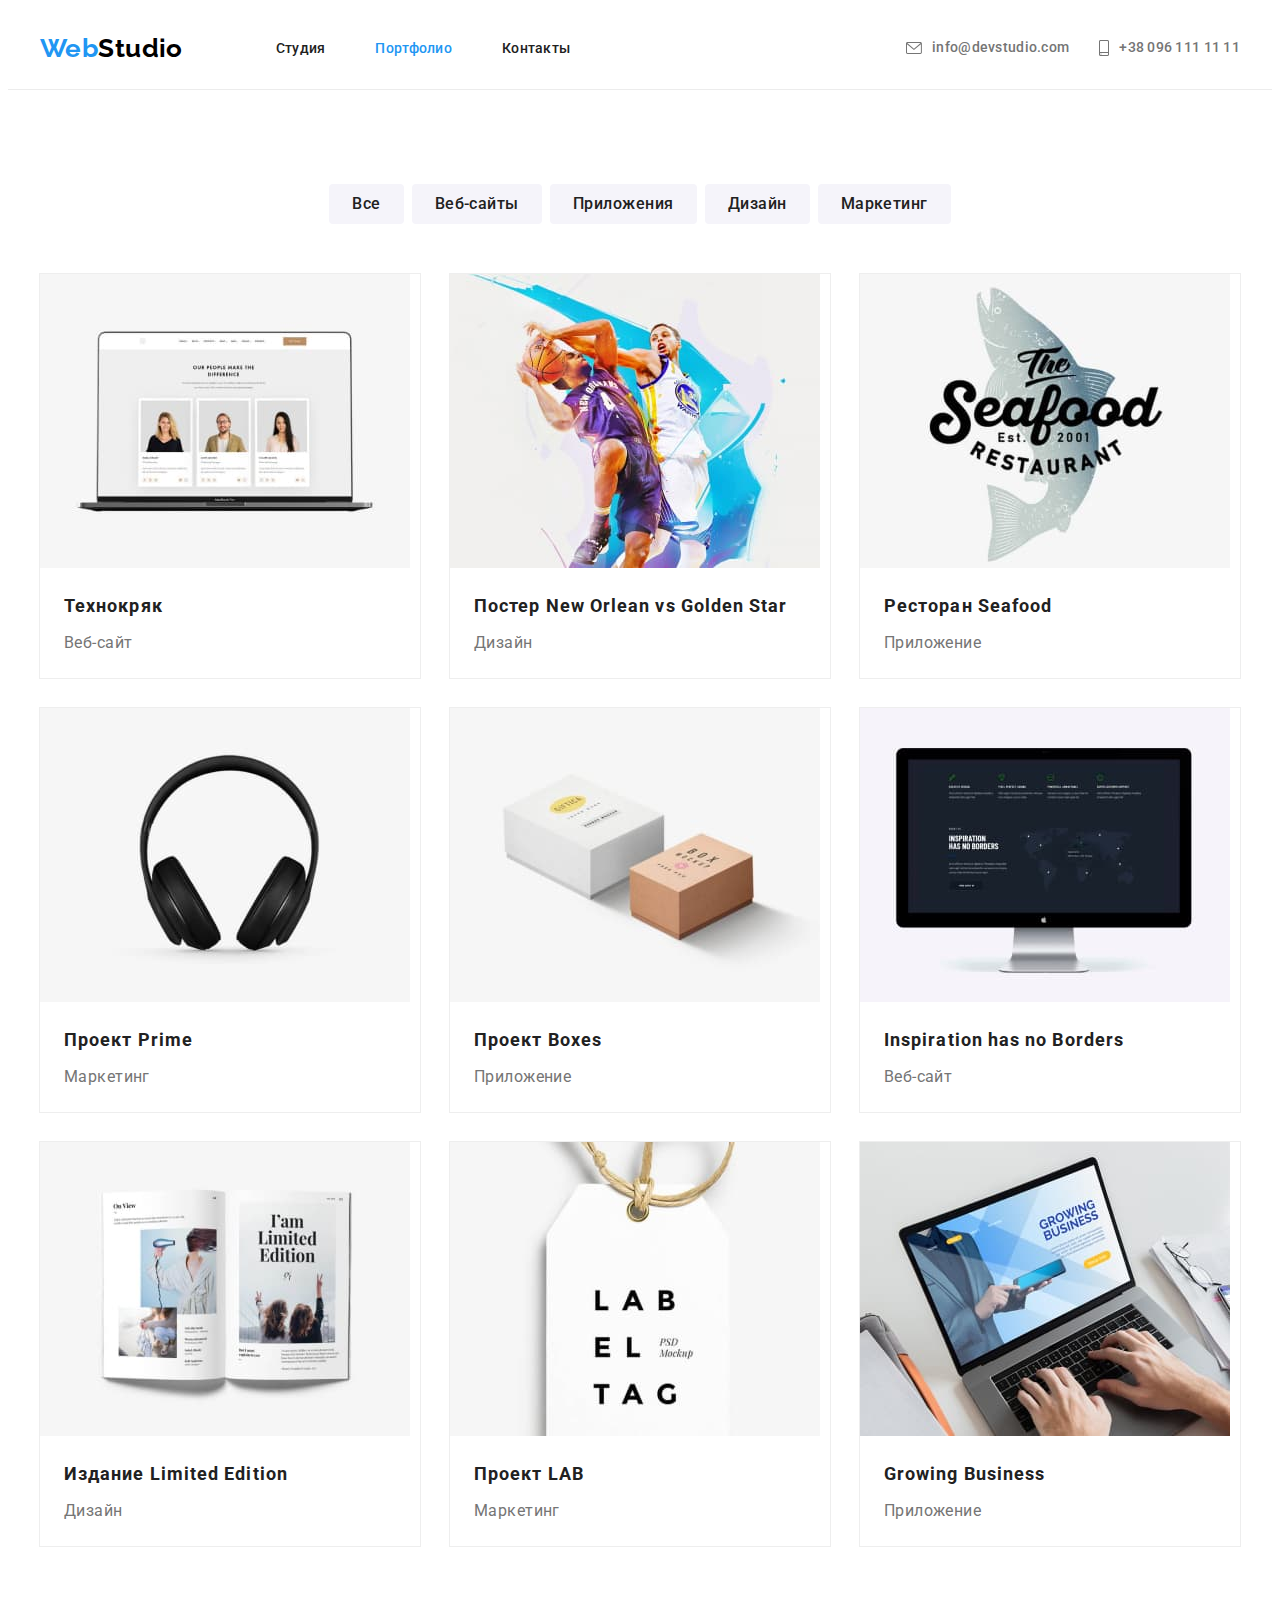
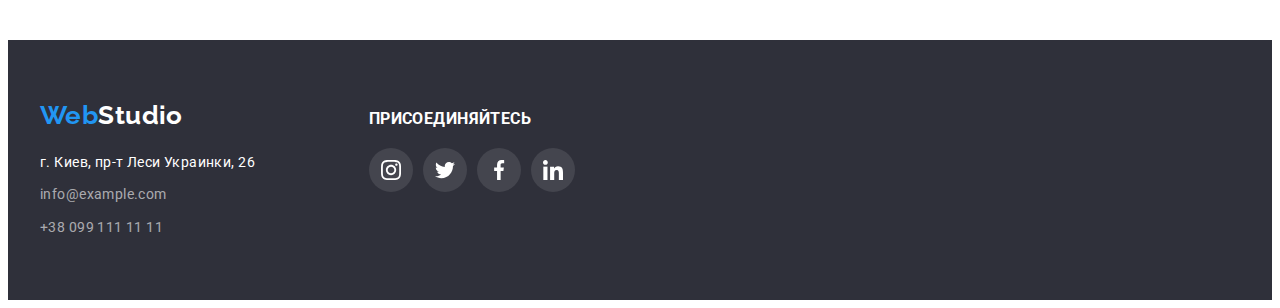
==== portfolio.html @ 689b2487 "Иконки и фон" ====
<!DOCTYPE html>
<html lang="ru">

<head>
    <meta charset="UTF-8">
    <meta http-equiv="X-UA-Compatible" content="IE=edge">
    <meta name="viewport" content="width=device-width, initial-scale=1.0">
    <title>Портфолио</title>
    <link rel="preconnect" href="https://fonts.gstatic.com">
    <link
        href="https://fonts.googleapis.com/css2?family=Raleway:wght@700&family=Roboto:wght@400;500;700;900&display=swap"
        rel="stylesheet">
    <link rel="stylesheet" href="https://cdnjs.cloudflare.com/ajax/libs/modern-normalize/1.1.0/modern-normalize.min.css"
        integrity="sha512-wpPYUAdjBVSE4KJnH1VR1HeZfpl1ub8YT/NKx4PuQ5NmX2tKuGu6U/JRp5y+Y8XG2tV+wKQpNHVUX03MfMFn9Q=="
        crossorigin="anonymous" referrerpolicy="no-referrer" />
    <link rel="stylesheet" href="./css/styles.css">
</head>

<body>
    <!-- Шапка -->
    <header class="header">
        <div class="container header-container">
            <nav class="navigation">
                <a href="./" lang="en" class="logo link"><span class="logo-part">Web</span>Studio</a>
                <ul class="site-nav list">
                    <li class="site-nav-list">
                        <a href="./index.html" class="site-nav-link link">Студия</a>
                    </li>
                    <li class="site-nav-list">
                        <a href="" class="site-nav-link link current">Портфолио</a>
                    </li>
                    <li class="site-nav-list">
                        <a href="" class="site-nav-link link">Контакты</a>
                    </li>
                </ul>
            </nav>
            <ul class="mail-tel list">
                <li class="mail-tel-list">
                    <a href="mailto:info@devstudio.com" class="mail-tel-link link">
                        <svg class="icon-mail" width="16" height="12">
                            <use href="./images/icons.svg#icon-envelope"></use>
                        </svg>
                        info@devstudio.com
                    </a>
                </li>
                <li class="mail-tel-list">
                    <a href="tel:+380961111111" class="mail-tel-link link">
                        <svg class="icon-tel" width="10" height="16">
                            <use href="./images/icons.svg#icon-smartphone"></use>
                        </svg>
                        +38 096 111 11 11
                    </a>
                </li>
            </ul>
        </div>

    </header>

    <main>
        <!-- Примеры работ студии -->
        <section class="section">
            <div class="container">
                <h2 class="visually-hidden">Примеры работ</h2>
                <ul class="portfolio-button-list">
                    <li class="list portf-btn-list-item">
                        <button type="button" class="portfolio-button">Все</button></li>
                    <li class="list portf-btn-list-item">
                        <button type="button" class="portfolio-button">Веб-сайты</button></li>
                    <li class="list portf-btn-list-item">
                        <button type="button" class="portfolio-button">Приложения</button></li>
                    <li class="list portf-btn-list-item">
                        <button type="button" class="portfolio-button">Дизайн</button></li>
                    <li class="list portf-btn-list-item">
                        <button type="button" class="portfolio-button">Маркетинг</button></li>
                </ul>
                <ul class="portf-img-list">
                    <li class="list portf-img-list-item">
                        <a href="" class="link"><img src="./images/portfolio/img1.jpg" alt="Ноутбук и три анкеты"
                                width="370" height="294" class="portf-img">
                                <div class="portf-img-description">
                                    <h3 class="portfolio-img-title">Технокряк</h3>
                                    <p class="portfolio-list-text">Веб-сайт</p>
                                </div>
                            
                        </a>

                    </li>
                    <li class="list portf-img-list-item">
                        <a href="" class="link"><img src="./images/portfolio/img2.jpg" alt="Баскетбол" width="370"
                                height="294" class="portf-img">
                                <div class="portf-img-description">
                                    <h3 class="portfolio-img-title">Постер New Orlean vs Golden Star</h3>
                                    <p class="portfolio-list-text">Дизайн</p>
                                </div>
                            
                        </a>

                    </li>
                    <li class="list portf-img-list-item">
                        <a href="" class="link"><img src="./images/portfolio/img3.jpg" alt="Ресторан морепродуктов"
                                width="370" height="294" class="portf-img">
                                <div class="portf-img-description">
                                    <h3 class="portfolio-img-title">Ресторан Seafood</h3>
                                    <p class="portfolio-list-text">Приложение</p>
                                </div>
                            
                        </a>

                    </li>
                    <li class="list portf-img-list-item">
                        <a href="" class="link"><img src="./images/portfolio/img4.jpg" alt="Наушники" width="370"
                                height="294" class="portf-img">
                                <div class="portf-img-description">
                                    <h3 class="portfolio-img-title">Проект Prime</h3>
                                    <p class="portfolio-list-text">Маркетинг</p>
                                </div>
                            
                        </a>

                    </li>
                    <li class="list portf-img-list-item">
                        <a href="" class="link"><img src="./images/portfolio/img5.jpg" alt="Две коробки" width="370"
                                height="294" class="portf-img">
                                <div class="portf-img-description">
                                    <h3 class="portfolio-img-title">Проект Boxes</h3>
                                    <p class="portfolio-list-text">Приложение</p>
                                </div>
                            
                        </a>
                    </li>
                    <li class="list portf-img-list-item">
                        <a href="" class="link"><img src="./images/portfolio/img6.jpg" alt="Монитор" width="370"
                                height="294" class="portf-img">
                                <div class="portf-img-description">
                                    <h3 lang="en" class="portfolio-img-title">Inspiration has no Borders</h3>
                                    <p class="portfolio-list-text">Веб-сайт</p>
                                </div>
                            
                        </a>

                    </li>
                    <li class="list portf-img-list-item">
                        <a href="" class="link"><img src="./images/portfolio/img7.jpg" alt="Открытая книга" width="370"
                                height="294" class="portf-img">
                                <div class="portf-img-description">
                                    <h3 class="portfolio-img-title">Издание Limited Edition</h3>
                                    <p class="portfolio-list-text">Дизайн</p>
                                </div>
                            
                        </a>

                    </li>
                    <li class="list portf-img-list-item">
                        <a href="" class="link"><img src="./images/portfolio/img8.jpg" alt="Карточка брелок" width="370"
                                height="294" class="portf-img">
                                <div class="portf-img-description">
                                    <h3 class="portfolio-img-title">Проект LAB</h3>
                                    <p class="portfolio-list-text">Маркетинг</p>
                                </div>
                            
                        </a>

                    </li>
                    <li class="list portf-img-list-item">
                        <a href="" class="link"><img src="./images/portfolio/img9.jpg" alt="Работа за ноутбуком"
                                width="370" height="294" class="portf-img">
                                <div class="portf-img-description">
                                    <h3 lang="en" class="portfolio-img-title">Growing Business</h3>
                                    <p class="portfolio-list-text">Приложение</p>
                                </div>
                            
                        </a>

                    </li>
                </ul>
            </div>

        </section>
    </main>
    <!-- Подвал -->
    <footer class="footer">
        <div class="container footer-container">
            <div class="logo-address">
            <a href="./" lang="en" class="logo logo-footer link"><span class="logo-part">Web</span><span
                    class="logo logo-white">Studio</span></a>
            <address>
                <ul class="address">
                    <li class="address-list list">
                        <a href="" target="_blank" rel="noopener noreferrer" class="address-link link">г. Киев, пр-т
                            Леси Украинки,
                            26</a>
                    </li>
                    <li class="address-list list">
                        <a href="mailto:info@example.com" class="address-mail-tel link">info@example.com</a>
                    </li>
                    <li class="address-list list">
                        <a href="tel:+380991111111" class="address-mail-tel link">+38 099 111 11 11</a>
                    </li>
                </ul>
            </address>
            </div>
            <div class="footer-social">
                <h3 class="footer-title">присоединяйтесь</h3>
                <ul class="list footer-social-list">
                    <li class="">
                        <a href="" class="footer-link">
                            <svg class="footer-social-icon" width="20" height="20">
                                <use href="./images/icons.svg#icon-instagram"></use>
                            </svg>
                        </a>
                    </li>
                    <li class="">
                        <a href="" class="footer-link">
                            <svg class="footer-social-icon" width="20" height="20">
                                <use href="./images/icons.svg#icon-twitter"></use>
                            </svg>
                        </a>
                    </li>
                    <li class="">
                        <a href="" class="footer-link">
                            <svg class="footer-social-icon" width="20" height="20">
                                <use href="./images/icons.svg#icon-facebook"></use>
                            </svg>
                        </a>
                    </li>
                    <li class="">
                        <a href="" class="footer-link">
                            <svg class="footer-social-icon" width="20" height="20">
                                <use href="./images/icons.svg#icon-linkedin"></use>
                            </svg>
                        </a>
                    </li>
                </ul>
            </div>
        </div>

    </footer>
</body>

</html>
---- css/styles.css ----
:root{
    --main-font:'Roboto', sans-serif;
    --secondary-font:'Raleway', sans-serif;
    --main-color: #212121;
    --secondary-color: #757575;
    --accent-color: #2196F3;
    --main-font-size: 14px;
    --background-color: #2F303A;
    --main-light-color: #ffffff;
    --logo-black-color: #000000;
    --light-background-buttons-color: #F5F4FA;
    --footer-mail-color: rgba(255, 255, 255, 0.6);
    --border-color: #ECECEC;
    --background-color-under-img: #C4C4C4;
    --clients-color: #AFB1B8;
}
h1, h2, h3, h4, h5, h6, p {
    margin-top: 0;
    margin-bottom: 0;
}
ul, ol {
    margin-top: 0;
    margin-bottom: 0;
    padding-left: 0;
}
img {
    display: block;
    max-width: 100%;
    height: auto;
}
.list {
list-style: none;
}
.link {
    text-decoration: none;
}
body{
    font-family: var(--main-font);
    color: var(--main-color);
    font-size: var(--main-font-size); 
    font-weight: 400; 
    line-height: 1.19; 
    letter-spacing: 0.03em;
}
.container {
    width: 1200px;
    margin: 0 auto;
    padding-left: 15px;
    padding-right: 15px;
}
.section{
    padding-top: 94px;
    padding-bottom: 94px;
}
/* ====================Компоненты================== */
.section-title {
font-weight: 700;
font-size: 36px;
line-height: 1.17;
text-align: center;
margin-bottom: 50px;
}
.logo {
    display: inline-block;
    font-family: var(--secondary-font);
    font-weight: 700;
    font-size: 26px;
    margin-right: 93px;
    
    color: var(--logo-black-color);
}
.logo:hover,
.logo:focus{
    color: var(--accent-color);
}


/* ====================Шапка===================== */
.header {
    background-color: var(--main-light-color);
    border-bottom: 1px solid var(--border-color);
    
}

.header-container {
    display: flex;
    align-items: center;
    padding-top: 25px;
    padding-bottom: 25px;
}

.navigation {
    display: flex;
    align-items: center;
}
.site-nav {
    display: flex;
    align-items: center;
}
.mail-tel {
    display: flex;
    align-items: center;
}

.logo-part {
    color: var(--accent-color);
}

.site-nav-list:not(:last-child) {
    margin-right: 50px;
}

.site-nav-link,
.mail-tel-link {
font-weight: 500;
line-height: 1.14;
letter-spacing: 0.02em;

color: var(--main-color)
}

.site-nav-link:hover,
.site-nav-link:focus,
.mail-tel-link:hover,
.mail-tel-link:focus {
    color: var(--accent-color);
    fill: var(--accent-color);
}
.site-nav-link.current {
    color: var(--accent-color);
}

.mail-tel{
 margin-left: auto; 
}
.mail-tel-list:not(:last-child){
    margin-right: 30px;
}
.mail-tel-link { 
    display: flex;
    justify-content: center;
    align-items: center;
color: var(--secondary-color);
}

.icon-mail,
.icon-tel{
    fill: currentColor;
    margin-right: 10px;
}
/* ========================Герой==================== */

.hero {
background:var(--background-color-under-img);
max-width: 1600px;
text-align: center;
align-items: center;
padding-top: 200px;
padding-bottom: 200px;
margin: 0 auto;
background-image: linear-gradient(
      rgba(47, 48, 58, 0.4),
      rgba(47, 48, 58, 0.4)
    ),
    url("../images/bg_img.jpg");
background-position: center;
background-size: cover;
}

.hero .container{
    width: 696px;
}

.main-title {
font-weight: 900;
font-size: 44px;
line-height: 1.36;
letter-spacing: 0.06em;
text-transform: uppercase;
margin-bottom: 30px;

color: var(--main-light-color);
}

.main-button {
border-radius: 4px;
font-family: inherit;
font-weight: 700;
font-size: 16px;
line-height: 1.87;
letter-spacing: 0.06em;
padding: 10px 32px;
cursor: pointer;
border: none;

background: var(--accent-color);
color: var(--main-light-color);
box-shadow: 0px 4px 4px rgba(0, 0, 0, 0.15);
}

/*=======================Преимущества================================ */
.visually-hidden{
    position: absolute;
  clip: rect(0 0 0 0);
  width: 1px;
  height: 1px;
  margin: -1px;
}
.section-advantages{
    padding-bottom: 0;
}
.advantages {
    display: flex;
}
.advantages-list{
    flex-basis: calc((100% - 90px) / 4);
}
.advantages-list:not(:last-child){
    margin-right: 30px;
}
.adv-list-icon{
    display: flex;
    justify-content: center;
    align-items: center;
    background-color: var(--light-background-buttons-color);
    border-radius: 4px;
    width: 270px;
    height: 120px;
    margin-bottom: 30px;
}

.advantages-title {
font-weight: 700;
line-height: 1.14;
text-transform: uppercase;
margin-bottom: 10px;
}
.advantages-text {
line-height: 1.71;
color: var(--secondary-color);

}

/* ================Чем занимается студия============== */
.what-we-do-list{
    display: flex;
    margin-left: -30px;
    margin-top: -30px;
}
.what-we-do-item{
    flex-basis: calc((100% - 90px) / 3);
    margin-left: 30px;
    margin-top: 30px;
}

/* =================Наша команда==================== */
.our-team{
    background:var(--light-background-buttons-color);
}
.team-list{
    display: flex;
    margin-left: -30px;
    margin-top: -30px;
}
.team-list-item{
    flex-basis: calc((100% - 120px) / 4);
    margin-left: 30px;
    margin-top: 30px;
    text-align: center;
    box-shadow: 0px 1px 3px rgba(0, 0, 0, 0.12), 0px 1px 1px rgba(0, 0, 0, 0.14), 0px 2px 1px rgba(0, 0, 0, 0.2);
    border-radius: 0px 0px 4px 4px;
}
.team-img-description{
    padding: 30px;
    background-color: var(--main-light-color);
}
.team-title {
font-weight: 500;
font-size: 16px;
}
.team-position {
color:var(--secondary-color);
font-size: 16px;
margin-top: 10px;
}
.team-social-icon-list{
    display: flex;
    justify-content: space-between;
    margin-top: 16px;
}
.team-social-link{
    display: flex;
    justify-content: center;
    align-items: center;
    width: 44px;
    height: 44px;
    background: var(--main-light-color);
    border-radius: 50%;
}
.team-social-link:hover,
.team-social-link:focus{
    background-color: var(--accent-color);
}
.team-social-link:hover .team-social-icon,
.team-social-link:focus .team-social-icon{
    fill: var(--main-light-color);
}
.team-social-icon{
    fill: var(--clients-color);
}

/* ====================Портфолио кнопки=========== */

.portfolio-button-list{
    display: flex;
    justify-content: center;
    margin-bottom: 50px;
}
.portf-btn-list-item:not(:last-child){
    margin-right: 8px;
}

.portfolio-button {
font-family: inherit;
font-weight: 500;
font-size: 16px;
line-height: 1.62;
text-align: center;
letter-spacing: 0.03em;
border: 1px solid transparent;
border-radius: 4px;
padding: 6px 22px;

color:var(--main-color);
background: var(--light-background-buttons-color);
}

.portfolio-button:hover,
.portfolio-button:focus{
    color: var(--main-light-color);
    background-color: var(--accent-color);
    cursor: pointer;
    box-shadow: 0px 3px 1px rgba(0, 0, 0, 0.1), 0px 1px 2px rgba(0, 0, 0, 0.08), 0px 2px 2px rgba(0, 0, 0, 0.12);
}
/* ====================Портфолио список картинок========== */
.portf-img-list{
    display: flex;
    flex-wrap: wrap;
    margin-top: -30px;
    margin-left: -30px;
}

.portf-img-list-item{
    flex-basis: calc((100% - 90px) / 3);
    margin-top: 30px;
    margin-left: 30px;
    outline: 1px solid #EEEEEE;
    
}
.portf-img-list-item:hover,
.portf-img-list-item:hover{
    box-shadow: 0px 1px 1px rgba(0, 0, 0, 0.12), 0px 4px 4px rgba(0, 0, 0, 0.06), 1px 4px 6px rgba(0, 0, 0, 0.16);
}
.portf-img-description{
    padding: 20px 24px;
}
.portfolio-img-title {
font-weight: 700;
font-size: 18px;
line-height: 2;
letter-spacing: 0.06em;
width: 322px;
margin-bottom: 4px;

color:var(--main-color);

}
.portfolio-list-text {
font-size: 16px;
line-height: 1.87;
width: 322px;

color:var(--secondary-color);
}
/* ====================Постоянные клиенты=========== */
.clients-link{
    display: flex;
    justify-content: center;
    align-items: center;
    width: 170px;
    height: 92px;
    border: 1px solid var(--clients-color);
    border-radius: 4px;
    color: var(--clients-color);
    background-color: var(--main-light-color);
}
.clients-link:hover,
.clients-link:focus{
    border: 1px solid var(--accent-color);
}
.clients-link:hover .clients-icon,
.clients-link:focus .clients-icon{
    fill: var(--accent-color);
}
.clients-list{
    display: flex;
    justify-content: space-between;
}
.clients-icon{
    fill: currentColor;
}
/* ===================Подвал===================== */
.footer {
background: var(--background-color);
padding-top: 60px;
padding-bottom: 60px;
}
.logo-white {
    color: var(--main-light-color);
}
.logo-footer{
    margin-bottom: 20px;
}

.address {
font-family: var(--main-font);
font-style: normal;
line-height: 1.71;
}
.address-list:not(:last-child){
    margin-bottom: 9px;
}
.address-link {
color: var(--main-light-color);
}

.address-mail-tel {
color: var(--footer-mail-color);
}
.footer-container{
    display: flex;
    align-items: baseline;
}
.footer-title{
font-weight: 700;
line-height: 1.14;
text-transform: uppercase;
margin-bottom: 20px;
color: var(--main-light-color);
}
.footer-social{
    width: 206px;
    height: 80px;
    
}
.footer-social-list{
    display: flex;
    justify-content: space-between;
}
.footer-link{
    display: flex;
    justify-content: center;
    align-items: center;
    width: 44px;
    height: 44px;
    background: rgba(255, 255, 255, 0.1);
    border-radius: 50%;
}
.footer-link:hover,
.footer-link:focus{
    background-color: var(--accent-color);
}
.footer-social-icon{
    fill: var(--main-light-color);
}
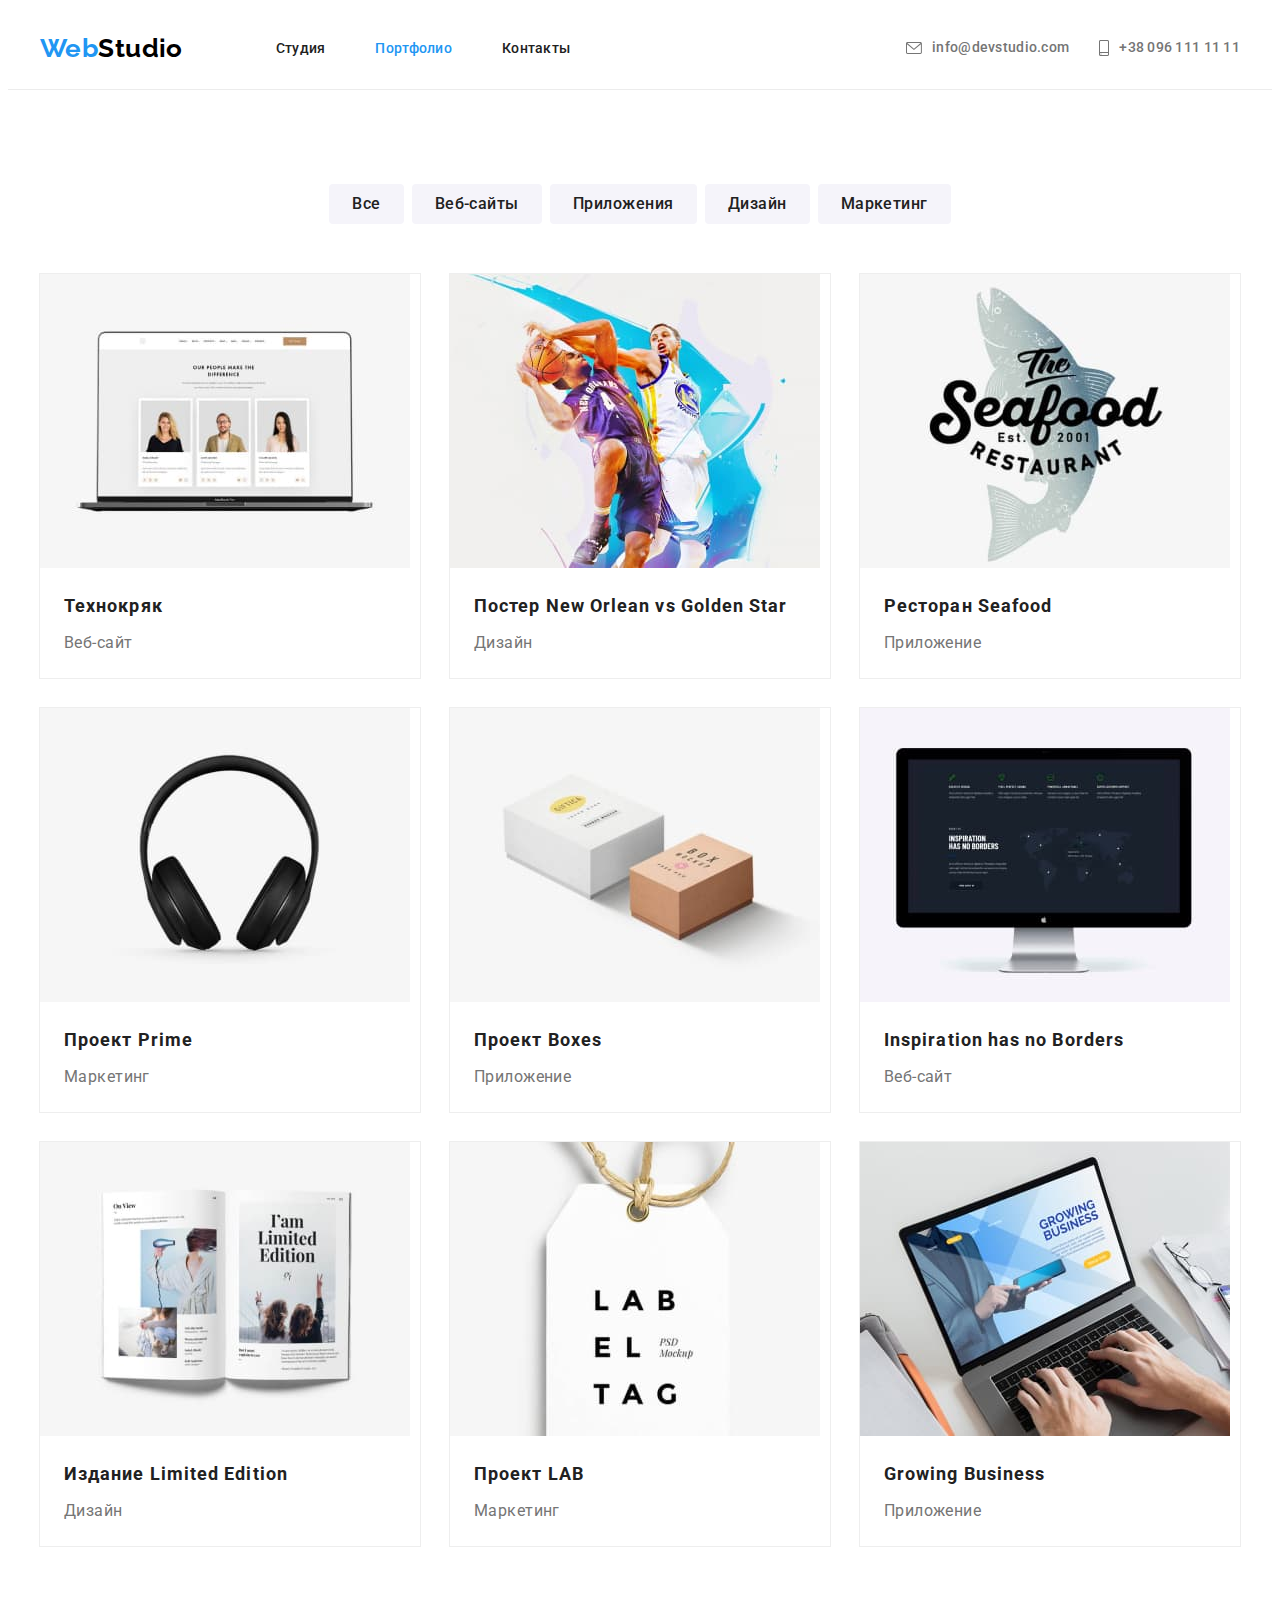
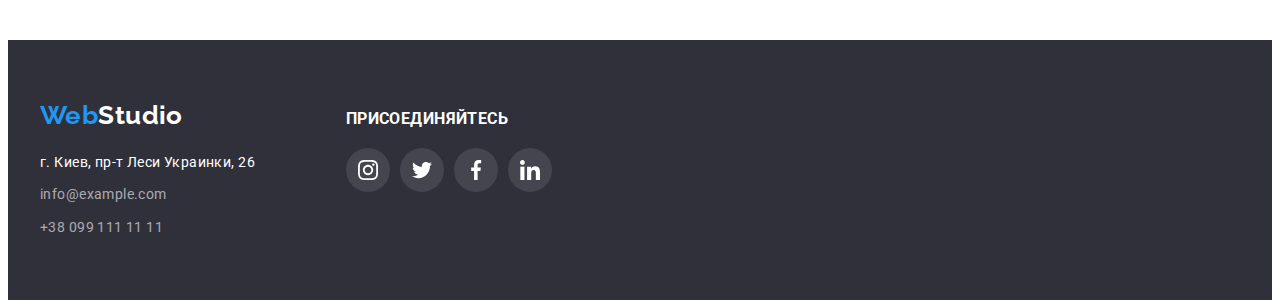
==== commit babdbc07: "Иконки" ====
--- a/portfolio.html
+++ b/portfolio.html
@@ -75,7 +75,7 @@
                 </ul>
                 <ul class="portf-img-list">
                     <li class="list portf-img-list-item">
-                        <a href="" class="link"><img src="./images/portfolio/img1.jpg" alt="Ноутбук и три анкеты"
+                        <a href="" class="link portf-img-list-link"><img src="./images/portfolio/img1.jpg" alt="Ноутбук и три анкеты"
                                 width="370" height="294" class="portf-img">
                                 <div class="portf-img-description">
                                     <h3 class="portfolio-img-title">Технокряк</h3>
@@ -86,7 +86,7 @@
 
                     </li>
                     <li class="list portf-img-list-item">
-                        <a href="" class="link"><img src="./images/portfolio/img2.jpg" alt="Баскетбол" width="370"
+                        <a href="" class="link portf-img-list-link"><img src="./images/portfolio/img2.jpg" alt="Баскетбол" width="370"
                                 height="294" class="portf-img">
                                 <div class="portf-img-description">
                                     <h3 class="portfolio-img-title">Постер New Orlean vs Golden Star</h3>
@@ -97,7 +97,7 @@
 
                     </li>
                     <li class="list portf-img-list-item">
-                        <a href="" class="link"><img src="./images/portfolio/img3.jpg" alt="Ресторан морепродуктов"
+                        <a href="" class="link portf-img-list-link"><img src="./images/portfolio/img3.jpg" alt="Ресторан морепродуктов"
                                 width="370" height="294" class="portf-img">
                                 <div class="portf-img-description">
                                     <h3 class="portfolio-img-title">Ресторан Seafood</h3>
@@ -108,7 +108,7 @@
 
                     </li>
                     <li class="list portf-img-list-item">
-                        <a href="" class="link"><img src="./images/portfolio/img4.jpg" alt="Наушники" width="370"
+                        <a href="" class="link portf-img-list-link"><img src="./images/portfolio/img4.jpg" alt="Наушники" width="370"
                                 height="294" class="portf-img">
                                 <div class="portf-img-description">
                                     <h3 class="portfolio-img-title">Проект Prime</h3>
@@ -119,7 +119,7 @@
 
                     </li>
                     <li class="list portf-img-list-item">
-                        <a href="" class="link"><img src="./images/portfolio/img5.jpg" alt="Две коробки" width="370"
+                        <a href="" class="link portf-img-list-link"><img src="./images/portfolio/img5.jpg" alt="Две коробки" width="370"
                                 height="294" class="portf-img">
                                 <div class="portf-img-description">
                                     <h3 class="portfolio-img-title">Проект Boxes</h3>
@@ -129,7 +129,7 @@
                         </a>
                     </li>
                     <li class="list portf-img-list-item">
-                        <a href="" class="link"><img src="./images/portfolio/img6.jpg" alt="Монитор" width="370"
+                        <a href="" class="link portf-img-list-link"><img src="./images/portfolio/img6.jpg" alt="Монитор" width="370"
                                 height="294" class="portf-img">
                                 <div class="portf-img-description">
                                     <h3 lang="en" class="portfolio-img-title">Inspiration has no Borders</h3>
@@ -140,7 +140,7 @@
 
                     </li>
                     <li class="list portf-img-list-item">
-                        <a href="" class="link"><img src="./images/portfolio/img7.jpg" alt="Открытая книга" width="370"
+                        <a href="" class="link portf-img-list-link"><img src="./images/portfolio/img7.jpg" alt="Открытая книга" width="370"
                                 height="294" class="portf-img">
                                 <div class="portf-img-description">
                                     <h3 class="portfolio-img-title">Издание Limited Edition</h3>
@@ -151,7 +151,7 @@
 
                     </li>
                     <li class="list portf-img-list-item">
-                        <a href="" class="link"><img src="./images/portfolio/img8.jpg" alt="Карточка брелок" width="370"
+                        <a href="" class="link portf-img-list-link"><img src="./images/portfolio/img8.jpg" alt="Карточка брелок" width="370"
                                 height="294" class="portf-img">
                                 <div class="portf-img-description">
                                     <h3 class="portfolio-img-title">Проект LAB</h3>
@@ -162,7 +162,7 @@
 
                     </li>
                     <li class="list portf-img-list-item">
-                        <a href="" class="link"><img src="./images/portfolio/img9.jpg" alt="Работа за ноутбуком"
+                        <a href="" class="link portf-img-list-link"><img src="./images/portfolio/img9.jpg" alt="Работа за ноутбуком"
                                 width="370" height="294" class="portf-img">
                                 <div class="portf-img-description">
                                     <h3 lang="en" class="portfolio-img-title">Growing Business</h3>
--- a/css/styles.css
+++ b/css/styles.css
@@ -357,8 +357,11 @@
     outline: 1px solid #EEEEEE;
     
 }
-.portf-img-list-item:hover,
-.portf-img-list-item:hover{
+.portf-img-list-link{
+    display: block;
+}
+.portf-img-list-link:hover,
+.portf-img-list-link:focus {
     box-shadow: 0px 1px 1px rgba(0, 0, 0, 0.12), 0px 4px 4px rgba(0, 0, 0, 0.06), 1px 4px 6px rgba(0, 0, 0, 0.16);
 }
 .portf-img-description{
@@ -420,8 +423,11 @@
 }
 .logo-footer{
     margin-bottom: 20px;
-}
-
+    margin-right: auto;
+}
+.logo-address{
+    margin-right: 70px;
+}
 .address {
 font-family: var(--main-font);
 font-style: normal;
